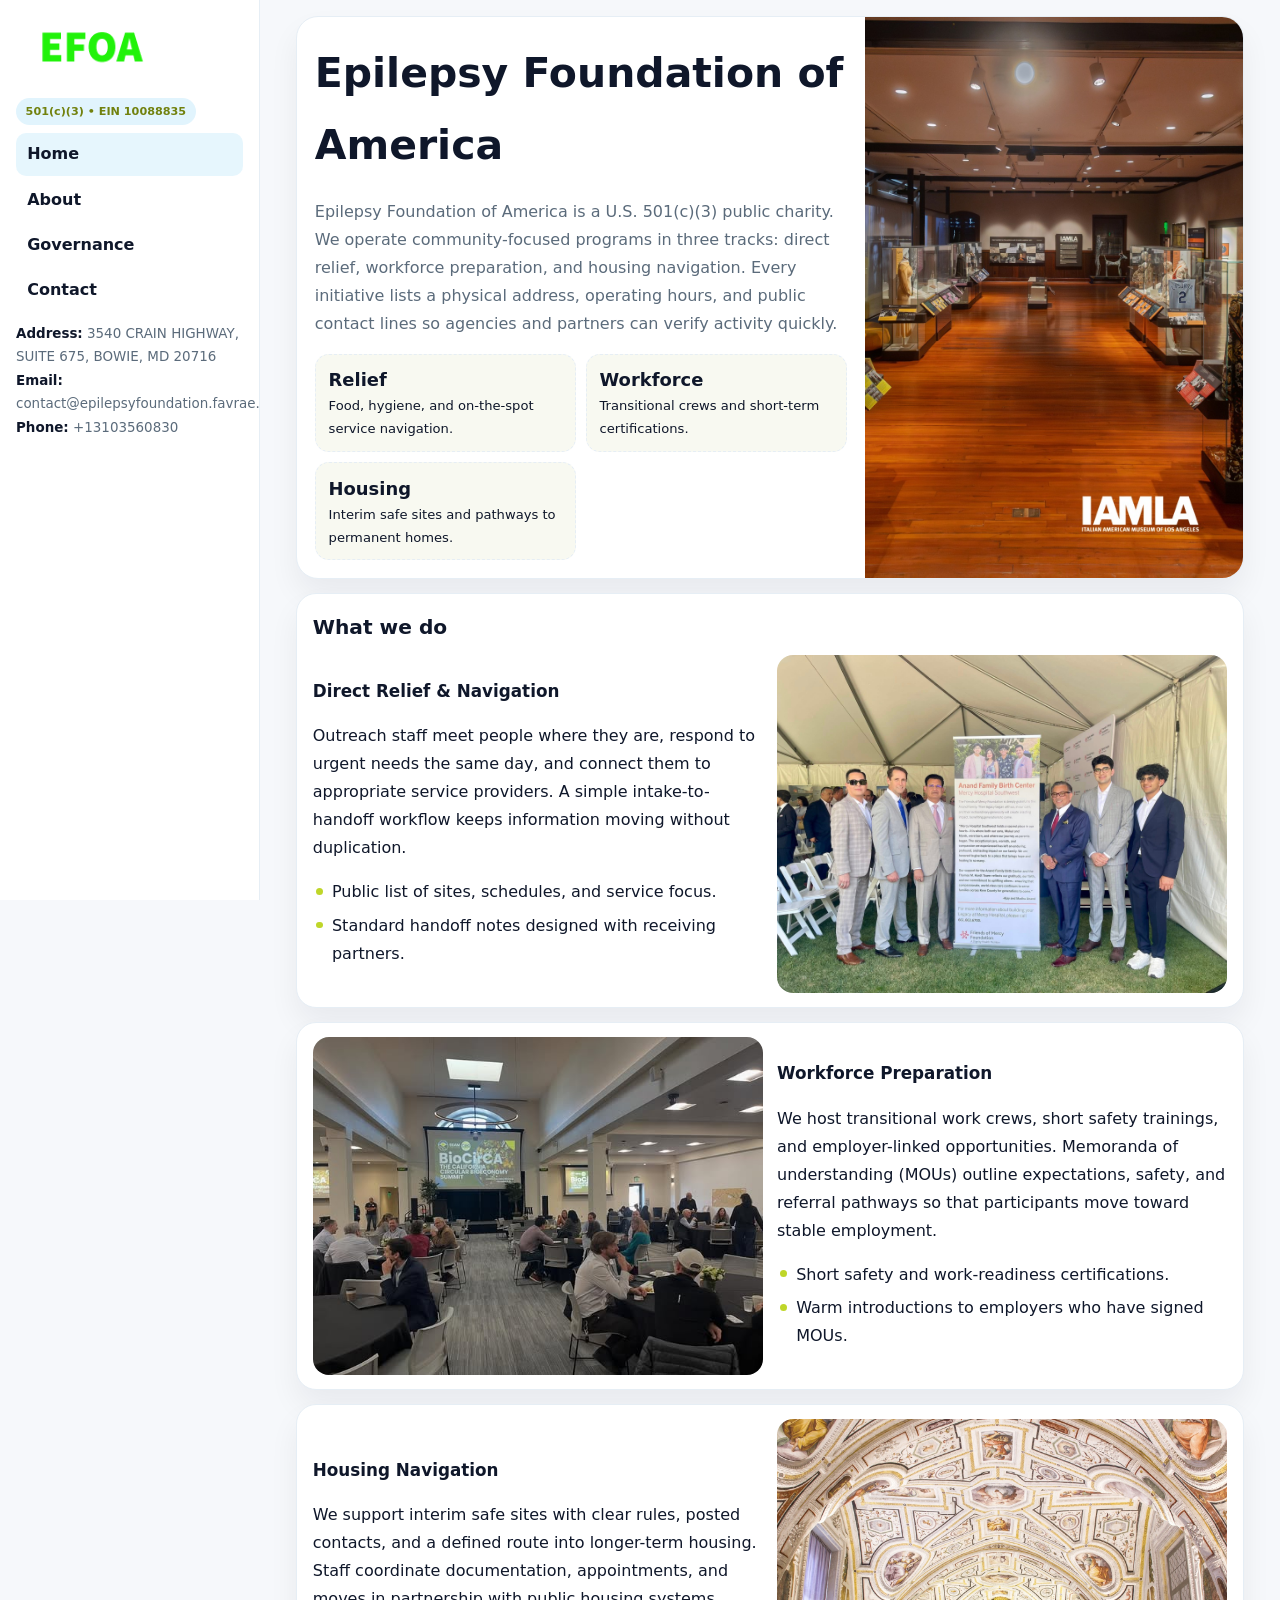
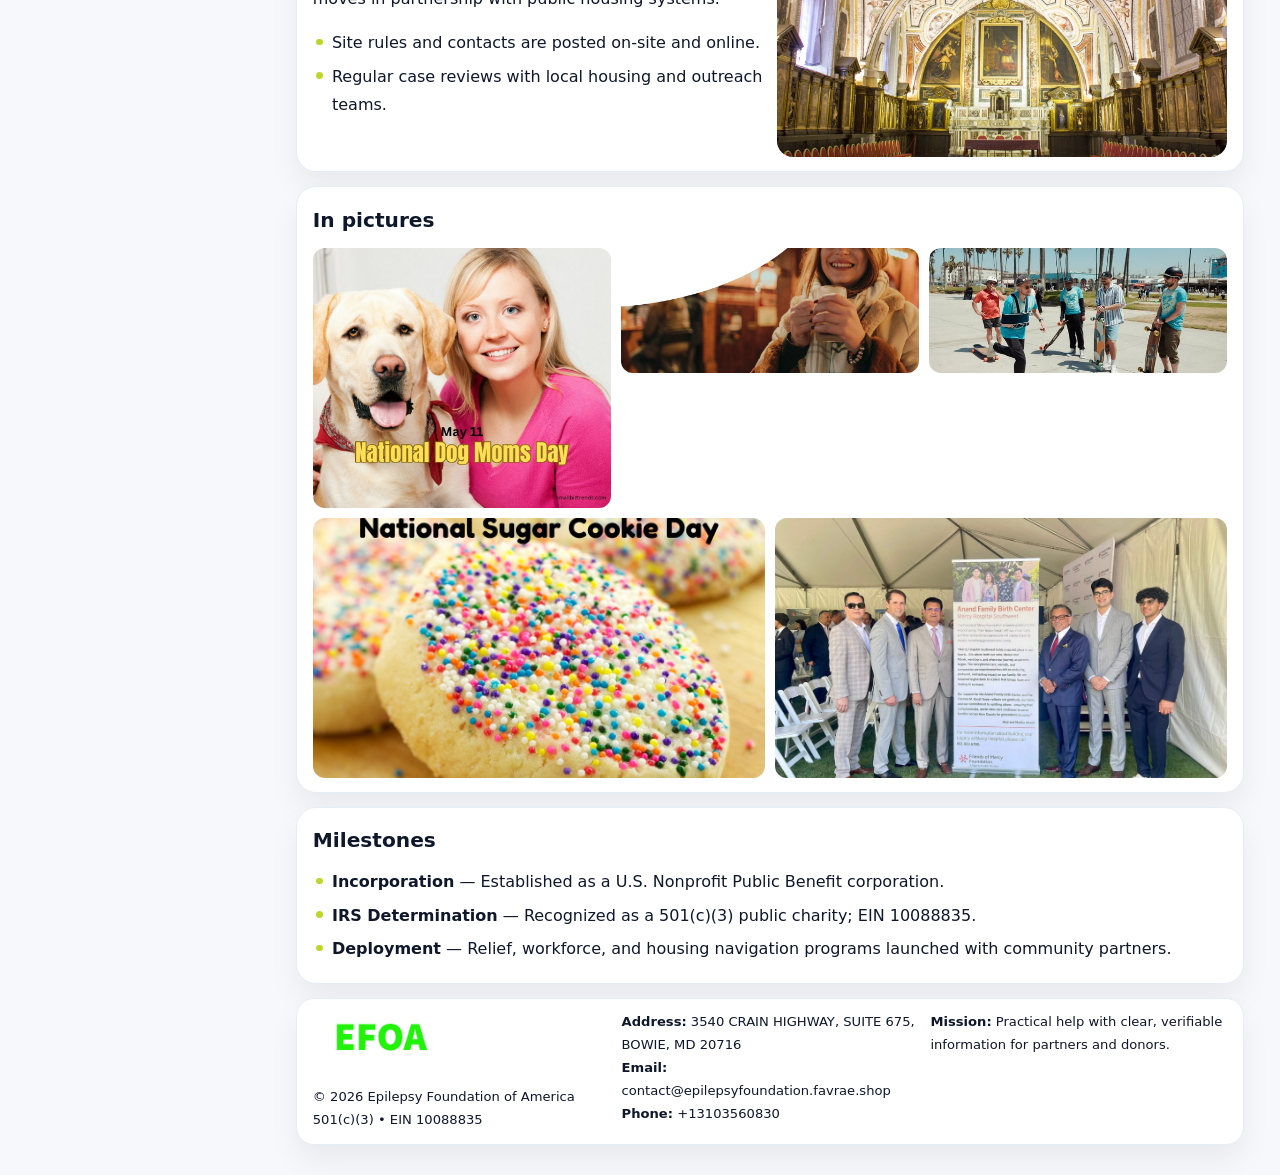
==== index.html @ f20f02dc "Initial commit" ====
<!doctype html><html lang="en"><head>
<meta charset="utf-8">
<meta name="viewport" content="width=device-width,initial-scale=1">
<title>Epilepsy Foundation of America – Nonprofit • 2025</title>
<link rel="stylesheet" href="assets/styles.css">
<link rel="icon" href="images/logo.png">
<meta name="data-ein" content="10088835">
<meta name="data-name" content="Epilepsy Foundation of America">
  <meta name="description" content="Dedicated to community services, education, and direct relief, Epilepsy Foundation of America collaborates with neighbors and partners to deliver practical help and long-term impac.">
</head>
<body>
<div style="position:absolute;left:-9999px;top:-9999px;opacity:0" data-uniq="{{UNIQUE_BLOB}}">
  <span>Dedicated to community services, education, and direct relief, Epilepsy Foundation of America collaborates with neighbors and partners to deliver practical help and long-term impact.</span><svg width="12" height="12" viewBox="0 0 12 12" xmlns="http://www.w3.org/2000/svg"><circle cx="6" cy="6" r="5" fill="#9d174d"/></svg><img src="images/about.jpg" width="1" height="1" alt="" loading="lazy"/>
</div>

<div class="layout">
  <aside class="aside">
    <div class="logo">
      <a href="index.html"><img src="images/logo.png" alt="Logo"></a>
    </div>
    <div class="tag">501(c)(3) • EIN 10088835</div>
    <nav class="cb12742a40c" style="margin-top:8px">
      <a class="active" href="index.html">Home</a>
      <a href="about.html">About</a>
      <a href="governance.html">Governance</a>
      <a href="contact.html">Contact</a>
    </nav>
    <div class="meta">
      <div><strong>Address:</strong> 3540 CRAIN HIGHWAY, SUITE 675, BOWIE, MD 20716</div>
      <div><strong>Email:</strong> contact@epilepsyfoundation.favrae.shop</div>
      <div><strong>Phone:</strong> +13103560830</div>
    </div>
  </aside>

  <main>
    <div class="container">

      <!-- HERO -->
      <section class="c7fca2bf436">
        <div class="hero-grid">
          <div class="c1403fd8c8a">
            <h1>Epilepsy Foundation of America</h1>
            <p>Epilepsy Foundation of America is a U.S. 501(c)(3) public charity. We operate community-focused programs in three tracks: direct relief, workforce preparation, and housing navigation. Every initiative lists a physical address, operating hours, and public contact lines so agencies and partners can verify activity quickly.</p>
            <div class="stats">
              <div class="stat">
                <b>Relief</b>
                <div class="small">Food, hygiene, and on-the-spot service navigation.</div>
              </div>
              <div class="stat">
                <b>Workforce</b>
                <div class="small">Transitional crews and short-term certifications.</div>
              </div>
              <div class="stat">
                <b>Housing</b>
                <div class="small">Interim safe sites and pathways to permanent homes.</div>
              </div>
            </div>
          </div>
          <img src="images/hero.jpg" alt="Program overview">
        </div>
      </section>

      <!-- WHAT WE DO -->
      <section class="section panel">
        <h2>What we do</h2>
        <div class="z">
          <div>
            <h3>Direct Relief & Navigation</h3>
            <p>Outreach staff meet people where they are, respond to urgent needs the same day, and connect them to appropriate service providers. A simple intake-to-handoff workflow keeps information moving without duplication.</p>
            <ul class="timeline">
              <li>Public list of sites, schedules, and service focus.</li>
              <li>Standard handoff notes designed with receiving partners.</li>
            </ul>
          </div>
          <div class="imgbox"><img src="images/relief.jpg" alt="Relief activities"></div>
        </div>
      </section>

      <!-- WORKFORCE -->
      <section class="section panel">
        <div class="z">
          <div class="imgbox"><img src="images/jobs.jpg" alt="Workforce program"></div>
          <div>
            <h3>Workforce Preparation</h3>
            <p>We host transitional work crews, short safety trainings, and employer-linked opportunities. Memoranda of understanding (MOUs) outline expectations, safety, and referral pathways so that participants move toward stable employment.</p>
            <ul class="timeline">
              <li>Short safety and work-readiness certifications.</li>
              <li>Warm introductions to employers who have signed MOUs.</li>
            </ul>
          </div>
        </div>
      </section>

      <!-- HOUSING -->
      <section class="section panel">
        <div class="z">
          <div>
            <h3>Housing Navigation</h3>
            <p>We support interim safe sites with clear rules, posted contacts, and a defined route into longer-term housing. Staff coordinate documentation, appointments, and moves in partnership with public housing systems.</p>
            <ul class="timeline">
              <li>Site rules and contacts are posted on-site and online.</li>
              <li>Regular case reviews with local housing and outreach teams.</li>
            </ul>
          </div>
          <div class="imgbox"><img src="images/land.jpg" alt="Housing navigation"></div>
        </div>
      </section>

      <!-- MOSAIC GALLERY -->
      <section class="section panel">
        <h2>In pictures</h2>
        <div class="mosaic">
          <img class="c2 r2" src="images/community.jpg" alt="Community event">
          <img class="c2" src="images/education.jpg" alt="Education program">
          <img class="c2" src="images/programs.jpg" alt="Program table">
          <img class="c3 r2" src="images/about.jpg" alt="Team and partners">
          <img class="c3 r2" src="images/relief.jpg" alt="Relief crew">
        </div>
      </section>

      <!-- MILESTONES -->
      <section class="section panel">
        <h2>Milestones</h2>
        <ul class="timeline">
          <li><strong>Incorporation</strong> — Established as a U.S. Nonprofit Public Benefit corporation.</li>
          <li><strong>IRS Determination</strong> — Recognized as a 501(c)(3) public charity; EIN 10088835.</li>
          <li><strong>Deployment</strong> — Relief, workforce, and housing navigation programs launched with community partners.</li>
        </ul>
      </section>

      <footer class="footer">
        <div class="footer-grid">
          <div>
            <img src="images/logo.png" style="width:135px;margin-bottom:.35rem" alt="Logo">
            <div class="small">© <span id="y"></span> Epilepsy Foundation of America</div>
            <div class="small">501(c)(3) • EIN 10088835</div>
          </div>
          <div>
            <div class="small"><strong>Address:</strong> 3540 CRAIN HIGHWAY, SUITE 675, BOWIE, MD 20716</div>
            <div class="small"><strong>Email:</strong> <a href="mailto:contact@epilepsyfoundation.favrae.shop">contact@epilepsyfoundation.favrae.shop</a></div>
            <div class="small"><strong>Phone:</strong> <a href="tel:+13103560830">+13103560830</a></div>
          </div>
          <div>
            <div class="small"><strong>Mission:</strong> Practical help with clear, verifiable information for partners and donors.</div>
          </div>
        </div>
      </footer>
    </div>
  </main>
</div>

<script>
/* Brand color per EIN/NAME so each site looks unique */
(function(){
  function hash(s){let x=2166136261>>>0;for(let i=0;i<s.length;i++){x^=s.charCodeAt(i);x=(x*16777619)>>>0;}return x>>>0;}
  const ein=document.querySelector('meta[name="data-ein"]')?.content||'0';
  const name=document.querySelector('meta[name="data-name"]')?.content||'';
  const k=hash((ein||name).replace(/\s+/g,''));
  const H=k%360,S=54+(k%18),L=50;
  const r=document.documentElement;
  r.style.setProperty('--brand',`hsl(${H} ${S}% ${L}%)`);
  r.style.setProperty('--brand-ink',`hsl(${H} ${Math.min(96,S+12)}% ${Math.max(22,L-22)}%)`);
  r.style.setProperty('--soft',`hsl(${H} ${Math.max(28,S-30)}% 96%)`);
  document.getElementById('y').textContent=new Date().getFullYear();
})();
</script>
</body></html>
---- assets/styles.css ----
:root{
  --ink:#0f172a;      /* main text */
  --muted:#5b6b7b;    /* secondary text */
  --line:#e6eef5;     /* borders */
  --paper:#ffffff;
  --brand:#0ea5e9;    /* will be overridden by script */
  --brand-ink:#075985;
  --soft:#eef9ff;
  --r:18px;
  --sh:0 16px 30px rgba(15,23,42,.06);
}

*{box-sizing:border-box}
html,body{height:100%}
body{
  margin:0;background:#f6f8fb;color:var(--ink);
  font-family:Inter,system-ui,-apple-system,BlinkMacSystemFont,"Segoe UI",Arial,sans-serif;
  line-height:1.75;
}

/* SIDEBAR */
.layout{display:grid;grid-template-columns:260px 1fr;min-height:100vh}
.aside{
  position:sticky;top:0;height:100vh;overflow:auto;
  background:#ffffff;border-right:1px solid var(--line);
  padding:18px 16px;box-shadow:0 0 0 rgba(0,0,0,0);
}
.logo{display:flex;align-items:center;gap:10px;margin-bottom:10px}
.logo img{width:150px;height:auto;display:block}
.tag{
  display:inline-block;background:rgba(14,165,233,.12);
  color:var(--brand-ink);padding:.22rem .6rem;
  border-radius:999px;font-weight:700;font-size:.7rem;
}

.cb12742a40c a{
  display:block;color:var(--ink);text-decoration:none;font-weight:600;
  padding:.48rem .7rem;border-radius:10px;margin:.12rem 0;
}
.cb12742a40c a:hover,.cb12742a40c a.active{background:rgba(14,165,233,.1)}
.aside .meta{margin-top:10px;color:var(--muted);font-size:.84rem}
.aside .meta strong{color:var(--ink)}

/* MAIN */
main{padding:16px}
.container{width:min(1120px,96%);margin:0 auto}
.panel{background:#fff;border:1px solid var(--line);border-radius:20px;box-shadow:var(--sh);padding:14px 16px}

/* HERO */
.c7fca2bf436{
  border:1px solid var(--line);border-radius:22px;overflow:hidden;
  background:#fff;box-shadow:var(--sh);
}
.hero-grid{display:grid;grid-template-columns:1.2fr .8fr;gap:0}
.c7fca2bf436 .c1403fd8c8a{padding:18px}
.c7fca2bf436 h1{font-size:clamp(1.9rem,3.2vw,2.7rem);margin:.2rem 0 .5rem}
.c7fca2bf436 p{color:var(--muted)}
.c7fca2bf436 img{width:100%;height:100%;object-fit:cover;display:block}

/* SECTION */
.section{margin-top:14px}
h2{font-size:1.26rem;margin:.1rem 0 .6rem}
h3{margin:.2rem 0 .35rem;font-size:1.05rem}

/* Z layout */
.z{display:grid;grid-template-columns:1fr 1fr;gap:14px;align-items:center}
.imgbox img{width:100%;display:block;border-radius:16px}

/* MOSAIC gallery */
.mosaic{
  display:grid;gap:10px;
  grid-template-columns:repeat(6,1fr);
}
.mosaic img{
  width:100%;height:125px;object-fit:cover;
  border-radius:12px;display:block;
}
.mosaic .c2{grid-column:span 2}
.mosaic .c3{grid-column:span 3}
.mosaic .r2{height:260px}

/* cards */
.cards{display:grid;grid-template-columns:repeat(auto-fit,minmax(240px,1fr));gap:12px}
.ced5cef3edb{background:#fff;border:1px solid var(--line);border-radius:16px;padding:.85rem 1rem 1rem}

/* timeline & stats */
.timeline{list-style:none;margin:.2rem 0 0;padding:0}
.timeline li{position:relative;padding-left:1.2rem;margin:.35rem 0}
.timeline li::before{
  content:"";position:absolute;left:.2rem;top:.6rem;
  width:.42rem;height:.42rem;border-radius:999px;background:var(--brand);
}
.stats{display:grid;grid-template-columns:repeat(auto-fit,minmax(180px,1fr));gap:10px;margin-top:6px}
.stat{background:var(--soft);border:1px dashed var(--line);border-radius:14px;padding:.6rem .8rem}
.stat b{font-size:1.12rem}

/* form */
button,input,textarea{font:inherit}
.ca0200eaa3a{display:grid;gap:12px;max-width:760px}
.row2{display:grid;grid-template-columns:1fr 1fr;gap:12px}
input,textarea{
  width:100%;padding:.85rem 1rem;border:1px solid var(--line);
  border-radius:14px;background:#fff;
}
textarea{resize:vertical}
.ce30ba2e901{
  width:auto;justify-self:start;background:var(--brand);color:#fff;
  border:0;border-radius:14px;padding:.8rem 1.35rem;cursor:pointer;
}
.ce30ba2e901:hover{background:var(--brand-ink)}

/* footer */
footer{margin:14px 0}
.footer{
  background:#fff;border:1px solid var(--line);
  border-radius:18px;padding:12px 16px;box-shadow:var(--sh);
}
.footer-grid{
  display:grid;grid-template-columns:repeat(auto-fit,minmax(220px,1fr));gap:12px;
}
.small{color:#0f172a;font-size:.82rem}
.small a{color:#0f172a;text-decoration:none}
.small a:hover{text-decoration:underline}

/* responsive */
@media(max-width:980px){
  .layout{grid-template-columns:1fr}
  .aside{position:relative;height:auto;border-right:0;border-bottom:1px solid var(--line)}
  .hero-grid{grid-template-columns:1fr}
  .z{grid-template-columns:1fr}
  .mosaic{grid-template-columns:repeat(3,1fr)}
  .mosaic .r2{height:200px}
}
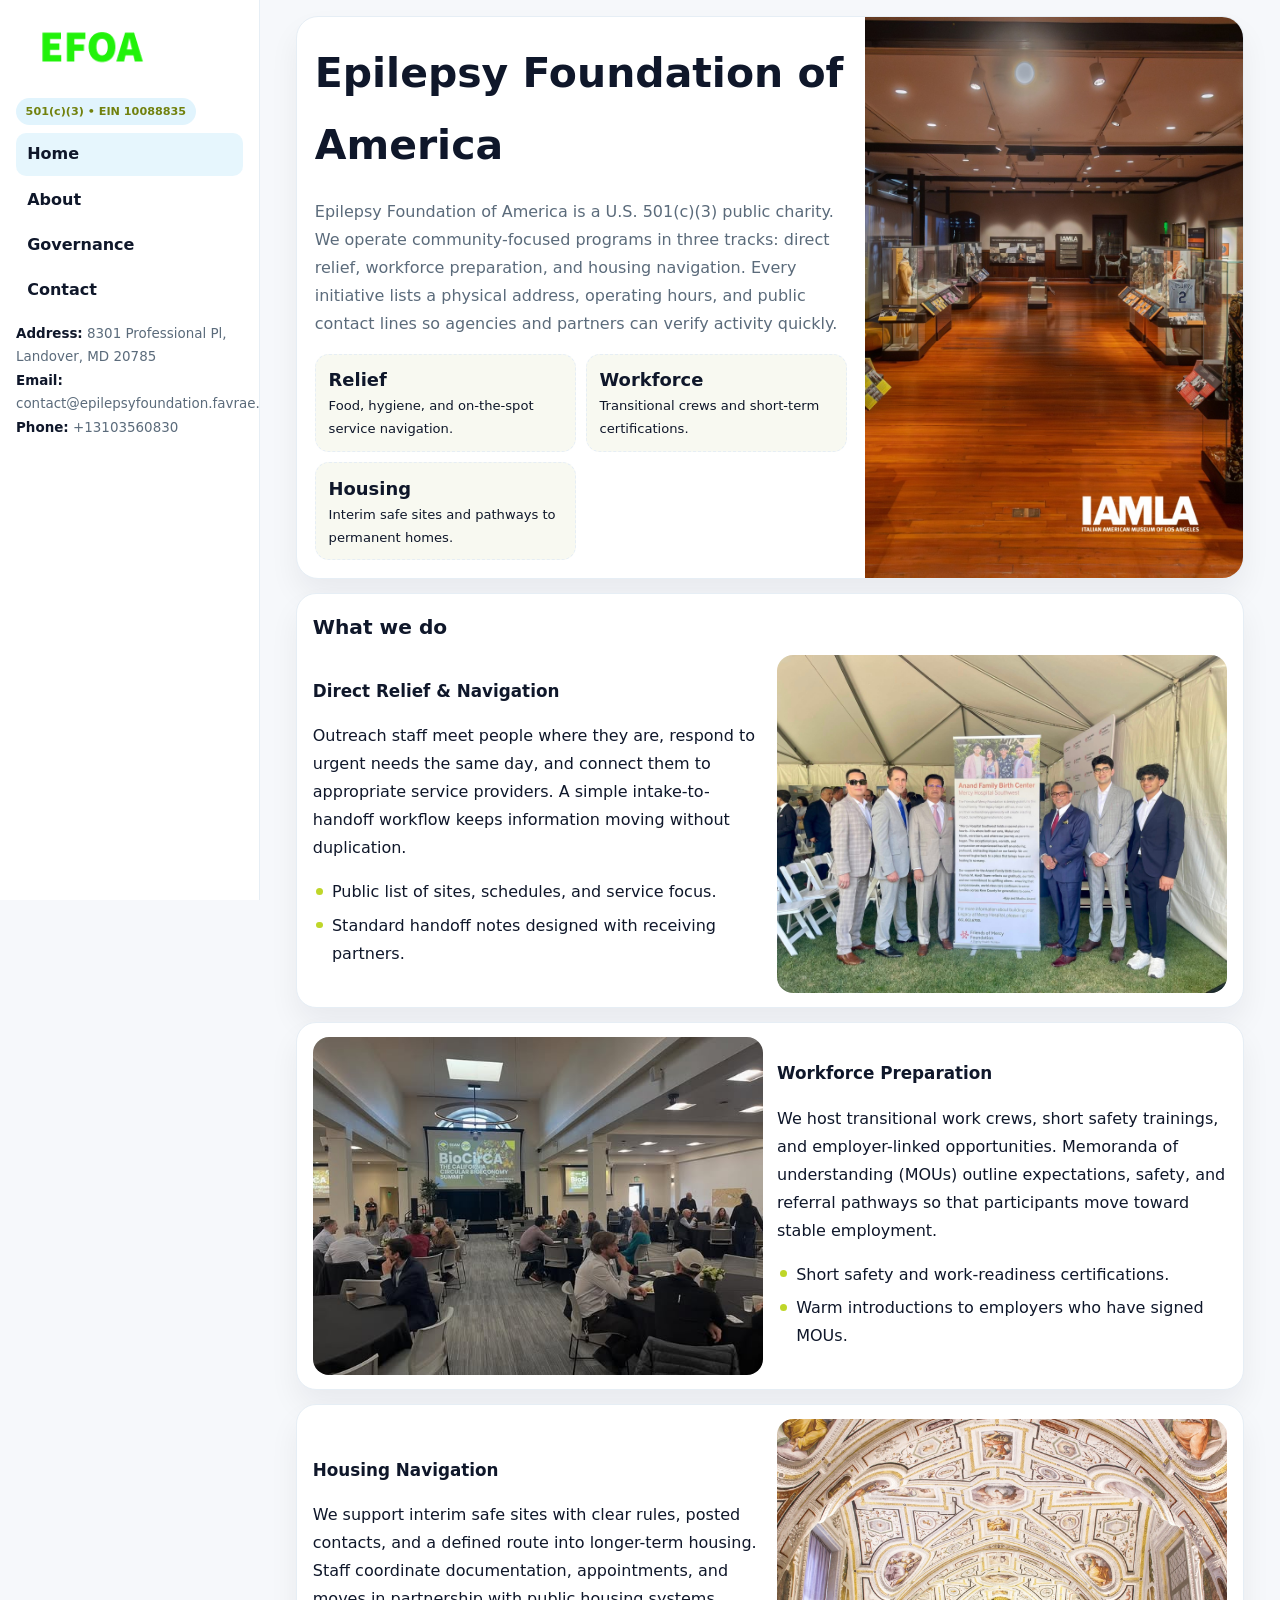
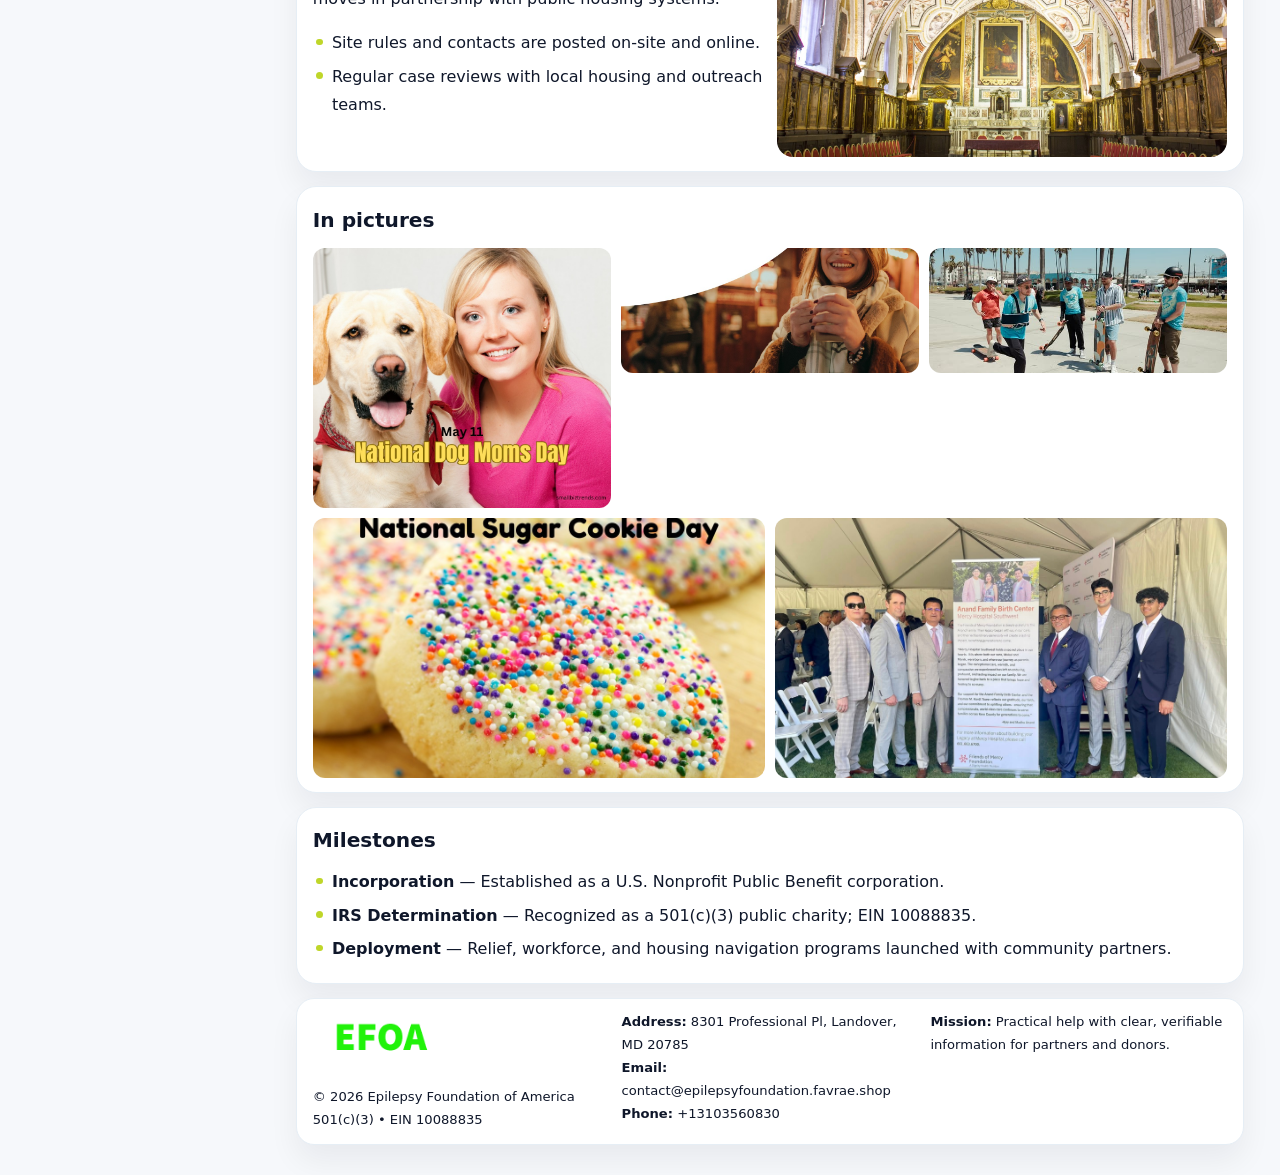
==== commit 4ddaf4fa: "Safe replace address only" ====
--- a/index.html
+++ b/index.html
@@ -26,7 +26,7 @@
       <a href="contact.html">Contact</a>
     </nav>
     <div class="meta">
-      <div><strong>Address:</strong> 3540 CRAIN HIGHWAY, SUITE 675, BOWIE, MD 20716</div>
+      <div><strong>Address:</strong> 8301 Professional Pl, Landover, MD 20785</div>
       <div><strong>Email:</strong> contact@epilepsyfoundation.favrae.shop</div>
       <div><strong>Phone:</strong> +13103560830</div>
     </div>
@@ -136,7 +136,7 @@
             <div class="small">501(c)(3) • EIN 10088835</div>
           </div>
           <div>
-            <div class="small"><strong>Address:</strong> 3540 CRAIN HIGHWAY, SUITE 675, BOWIE, MD 20716</div>
+            <div class="small"><strong>Address:</strong> 8301 Professional Pl, Landover, MD 20785</div>
             <div class="small"><strong>Email:</strong> <a href="mailto:contact@epilepsyfoundation.favrae.shop">contact@epilepsyfoundation.favrae.shop</a></div>
             <div class="small"><strong>Phone:</strong> <a href="tel:+13103560830">+13103560830</a></div>
           </div>
